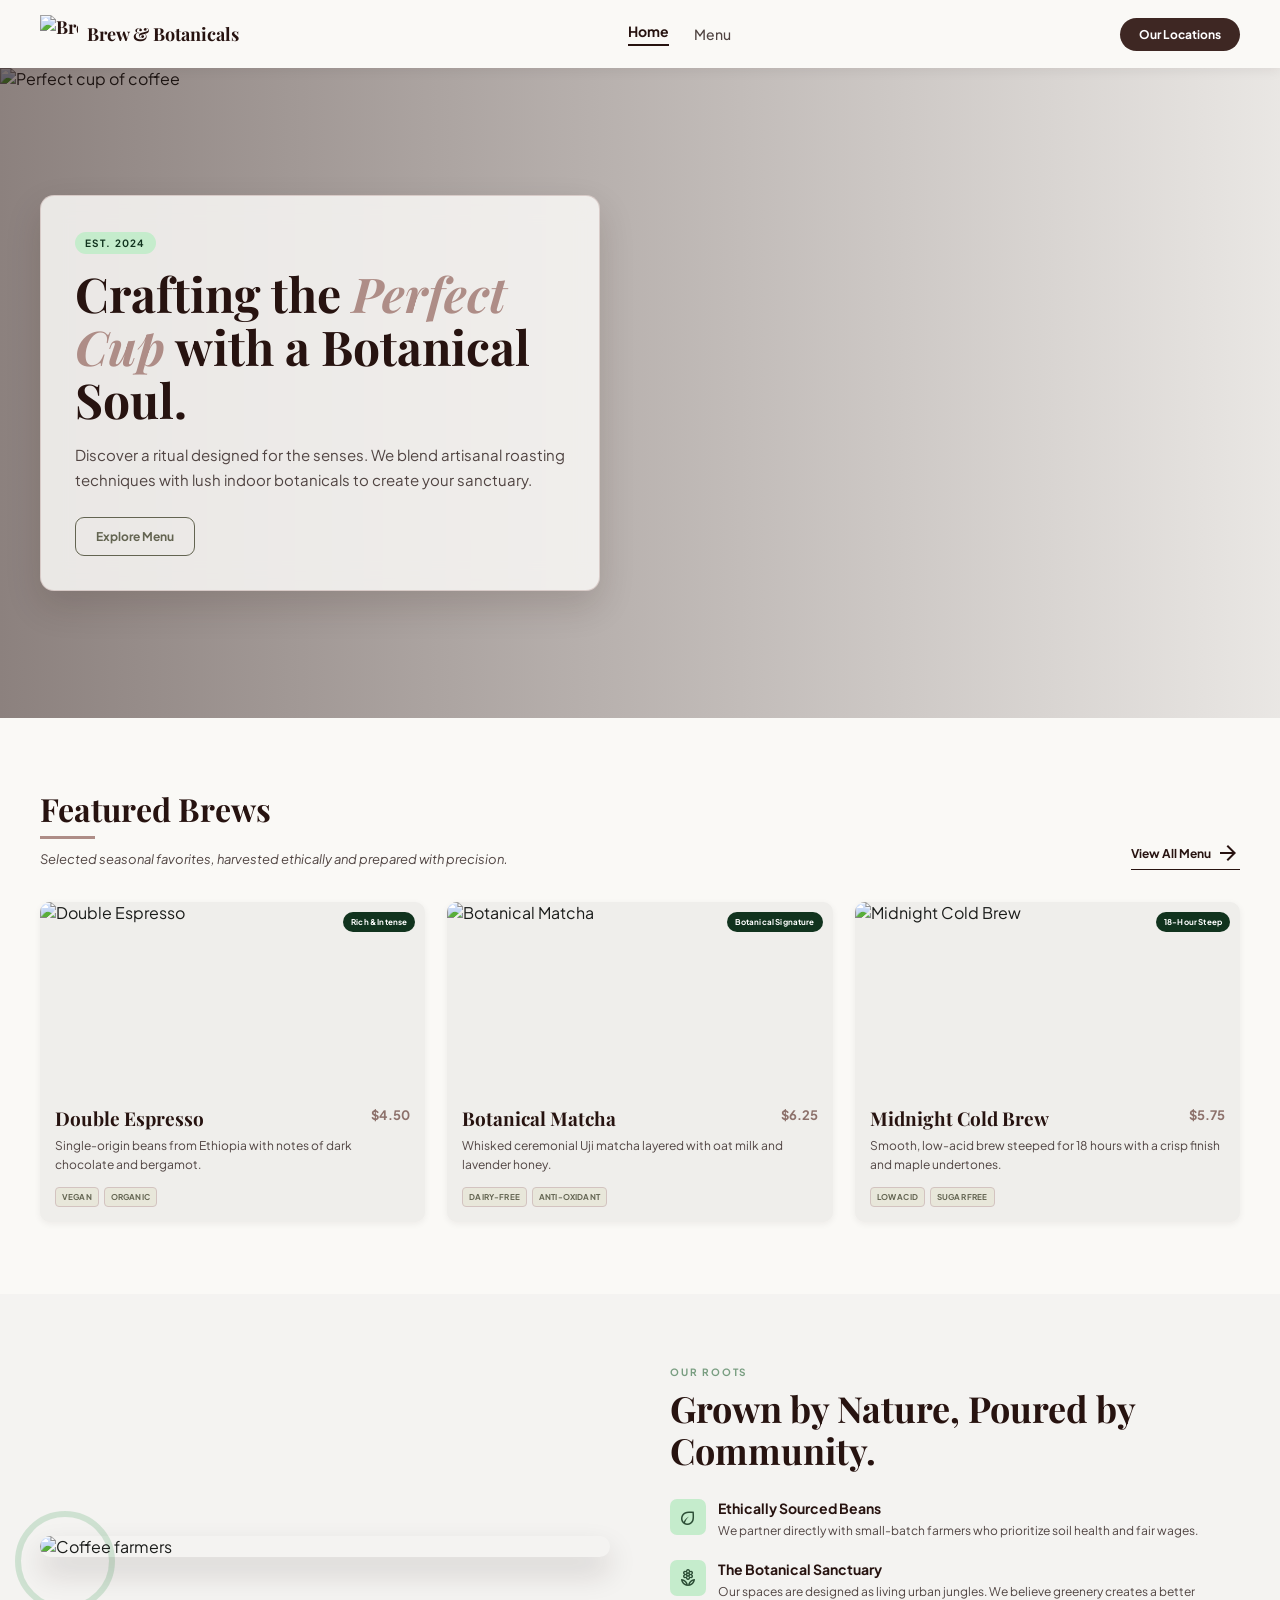
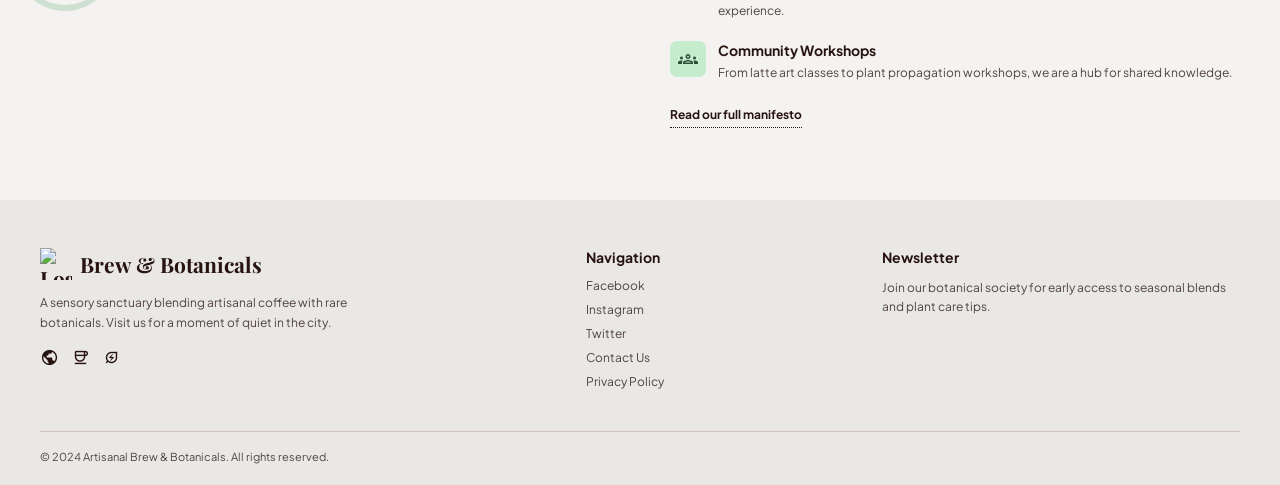
==== Home.html @ 4eecabe9 "Add files via upload" ====
<!DOCTYPE html>
<html lang="en">
<head>
    <meta charset="UTF-8">
    <meta name="viewport" content="width=device-width, initial-scale=1.0">

    <title>Brew & Botanicals | Crafting the Perfect Cup</title>

    <link rel="preconnect" href="https://fonts.googleapis.com">
    <link rel="preconnect" href="https://fonts.gstatic.com" crossorigin>

    <link href="https://fonts.googleapis.com/css2?family=Playfair+Display:wght@600;700&family=Plus+Jakarta+Sans:wght@400;500;600;700&display=swap" rel="stylesheet">

    <link href="https://fonts.googleapis.com/css2?family=Material+Symbols+Outlined:opsz,wght,FILL,GRAD@20..48,400,0,0" rel="stylesheet">

    <link rel="stylesheet" href="home-css.css">
</head>

<body>

<!-- ================= NAVBAR ================= -->

<nav class="navbar">

    <div class="nav-container">

        <a href="Home.html" class="brand">
            <img
                src="images/logo.png"
                alt="Brew & Botanicals Logo"
            >

            <span>Brew & Botanicals</span>
        </a>

        <div class="nav-links">

            <a href="Home.html" class="active">Home</a>
            <a href="menu.html">Menu</a>

        </div>

        <a href="Locations.html">
        <button class="nav-order-btn">
            Our Locations
        </button>
        </a>
        
        <button class="mobile-menu-btn" id="mobileMenuBtn">
            <span class="material-symbols-outlined">
                menu
            </span>
        </button>

    </div>

    <div class="mobile-menu" id="mobileMenu">

        <a href="menu.html">Menu</a>
        <a href="Locations.html">Locations</a>

    </div>

</nav>


<!-- ================= HERO ================= -->

<header class="hero">

    <div class="hero-image">

        <img
            src="images/home-sec.png"
            alt="Perfect cup of coffee"
        >

        <div class="hero-overlay"></div>

    </div>

    <div class="hero-container">

        <div class="hero-card">

            <span class="est-badge">
                EST. 2024
            </span>

            <h1>
                Crafting the
                <span>Perfect Cup</span>
                with a Botanical Soul.
            </h1>

            <p>
                Discover a ritual designed for the senses.
                We blend artisanal roasting techniques with
                lush indoor botanicals to create your sanctuary.
            </p>

            <div class="hero-buttons">

                <a href="menu.html">
                <button class="secondary-btn">
                    Explore Menu
                </button>
                </a>

            </div>

        </div>

    </div>

</header>


<!-- ================= FEATURED BREWS ================= -->

<section class="featured">

    <div class="section-header">

        <div>

            <h2>
                Featured Brews
            </h2>

            <div class="title-line"></div>

            <p>
                Selected seasonal favorites, harvested ethically
                and prepared with precision.
            </p>

        </div>

        <a href="menu.html" class="view-menu">
            View All Menu
            <span class="material-symbols-outlined">
                arrow_forward
            </span>
        </a>

    </div>


    <div class="products-grid">


        <!-- PRODUCT 1 -->

        <article class="product-card">

            <div class="product-image">

                <img
                    src="images/coffeHome1.jpg"
                    alt="Double Espresso"
                >

                <span class="product-badge">
                    Rich & Intense
                </span>

            </div>

            <div class="product-content">

                <div class="product-title">

                    <h3>
                        Double Espresso
                    </h3>

                    <span>
                        $4.50
                    </span>

                </div>

                <p>
                    Single-origin beans from Ethiopia with notes
                    of dark chocolate and bergamot.
                </p>

                <div class="tags">

                    <span>Vegan</span>
                    <span>Organic</span>

                </div>

            </div>

        </article>


        <!-- PRODUCT 2 -->

        <article class="product-card">

            <div class="product-image">

                <img
                    src="images/coffeHome2.jpg"
                    alt="Botanical Matcha"
                >

                <span class="product-badge">
                    Botanical Signature
                </span>

            </div>

            <div class="product-content">

                <div class="product-title">

                    <h3>
                        Botanical Matcha
                    </h3>

                    <span>
                        $6.25
                    </span>

                </div>

                <p>
                    Whisked ceremonial Uji matcha layered with
                    oat milk and lavender honey.
                </p>

                <div class="tags">

                    <span>Dairy-Free</span>
                    <span>Anti-Oxidant</span>

                </div>

            </div>

        </article>


        <!-- PRODUCT 3 -->

        <article class="product-card">

            <div class="product-image">

                <img
                    src="images/coffeHome3.jpg"
                    alt="Midnight Cold Brew"
                >

                <span class="product-badge">
                    18-Hour Steep
                </span>

            </div>

            <div class="product-content">

                <div class="product-title">

                    <h3>
                        Midnight Cold Brew
                    </h3>

                    <span>
                        $5.75
                    </span>

                </div>

                <p>
                    Smooth, low-acid brew steeped for 18 hours
                    with a crisp finish and maple undertones.
                </p>

                <div class="tags">

                    <span>Low Acid</span>
                    <span>Sugar Free</span>

                </div>

            </div>

        </article>

    </div>

</section>


<!-- ================= OUR STORY ================= -->

<section class="story">

    <div class="story-container">

        <div class="story-image-wrapper">

            <div class="story-image">

                <img
                    src="images/coffeHome4.jpg"
                    alt="Coffee farmers"
                >

            </div>

            <div class="decor-circle"></div>

        </div>


        <div class="story-content">

            <span class="story-label">
                OUR ROOTS
            </span>

            <h2>
                Grown by Nature,
                Poured by Community.
            </h2>


            <div class="story-items">


                <div class="story-item">

                    <span class="material-symbols-outlined story-icon">
                        eco
                    </span>

                    <div>

                        <h4>
                            Ethically Sourced Beans
                        </h4>

                        <p>
                            We partner directly with small-batch farmers
                            who prioritize soil health and fair wages.
                        </p>

                    </div>

                </div>


                <div class="story-item">

                    <span class="material-symbols-outlined story-icon">
                        local_florist
                    </span>

                    <div>

                        <h4>
                            The Botanical Sanctuary
                        </h4>

                        <p>
                            Our spaces are designed as living urban jungles.
                            We believe greenery creates a better experience.
                        </p>

                    </div>

                </div>


                <div class="story-item">

                    <span class="material-symbols-outlined story-icon">
                        groups
                    </span>

                    <div>

                        <h4>
                            Community Workshops
                        </h4>

                        <p>
                            From latte art classes to plant propagation
                            workshops, we are a hub for shared knowledge.
                        </p>

                    </div>

                </div>

            </div>

            <a href="#" class="manifesto">
                Read our full manifesto
            </a>

        </div>

    </div>

</section>


<!-- ================= FOOTER ================= -->

<footer class="footer">

    <div class="footer-container">


        <div class="footer-brand">

            <div class="footer-logo">

                <img
                    src="images/logo.png"
                    alt="Logo"
                >

                <span>
                    Brew & Botanicals
                </span>

            </div>

            <p>
                A sensory sanctuary blending artisanal coffee
                with rare botanicals. Visit us for a moment
                of quiet in the city.
            </p>

            <div class="social-icons">

                <span class="material-symbols-outlined">
                    public
                </span>

                <span class="material-symbols-outlined">
                    coffee
                </span>

                <span class="material-symbols-outlined">
                    energy_savings_leaf
                </span>

            </div>

        </div>


        <div class="footer-navigation">

            <h4>
                Navigation
            </h4>

            <a href="#">Facebook</a>
            <a href="#">Instagram</a>
            <a href="#">Twitter</a>
            <a href="#">Contact Us</a>
            <a href="#">Privacy Policy</a>

        </div>


        <div class="newsletter">

            <h4>
                Newsletter
            </h4>

            <p>
                Join our botanical society for early access
                to seasonal blends and plant care tips.
            </p>

            

        </div>

    </div>


    <div class="copyright">

        © 2024 Artisanal Brew & Botanicals.
        All rights reserved.

    </div>

</footer>


<script src="homejs.js"></script>

</body>
</html>
---- home-css.css ----
/* =====================================================
   RESET
===================================================== */

* {
    margin: 0;
    padding: 0;
    box-sizing: border-box;
}

html {
    scroll-behavior: smooth;
}

body {
    min-width: 320px;
    overflow-x: hidden;

    background:
        url("https://www.transparenttextures.com/patterns/p6.png"),
        #faf9f6;

    color: #1a1c1a;

    font-family:
        "Plus Jakarta Sans",
        sans-serif;
}

img {
    display: block;
    max-width: 100%;
}

button,
input {
    font-family: inherit;
}

button {
    cursor: pointer;
}

a {
    text-decoration: none;
}


/* =====================================================
   COLORS
===================================================== */

:root {

    --primary: #271310;
    --primary-container: #3e2723;

    --surface: #faf9f6;
    --surface-low: #f4f3f1;
    --surface-container: #efeeeb;
    --surface-high: #e9e8e5;

    --secondary-container: #e1e1c9;
    --secondary-text: #636451;

    --text: #1a1c1a;
    --muted: #504442;

    --outline: #d3c3c0;

    --green: #11331e;
    --green-light: #c5eccc;

    --max-width: 1200px;
}


/* =====================================================
   GLOBAL CONTAINER
===================================================== */

.nav-container,
.hero-container,
.featured,
.story-container,
.footer-container,
.copyright {
    width: min(
        calc(100% - 40px),
        var(--max-width)
    );

    margin-left: auto;
    margin-right: auto;
}


/* =====================================================
   NAVBAR
===================================================== */

.navbar {
    position: sticky;
    top: 0;
    z-index: 1000;

    background: rgba(250, 249, 246, 0.96);

    backdrop-filter: blur(12px);

    box-shadow:
        0 2px 12px rgba(39, 19, 16, 0.07);
}

.nav-container {
    min-height: 68px;

    display: flex;
    align-items: center;
    justify-content: space-between;

    gap: 20px;
}

.brand {
    display: flex;
    align-items: center;

    gap: 9px;

    color: var(--primary);

    font-family: "Playfair Display", serif;

    font-size: 18px;
    font-weight: 700;

    white-space: nowrap;
}

.brand img {
    width: 38px;
    height: 38px;

    object-fit: contain;
}

.nav-links {
    display: flex;
    align-items: center;

    gap: 25px;
}

.nav-links a {
    color: var(--muted);

    font-size: 14px;
    font-weight: 500;

    transition: 0.2s ease;
}

.nav-links a:hover {
    color: var(--primary);
}

.nav-links .active {
    color: var(--primary);

    font-weight: 700;

    border-bottom: 2px solid var(--primary);

    padding-bottom: 4px;
}

.nav-order-btn {
    border: 0;

    background: var(--primary-container);
    color: white;

    padding: 9px 19px;

    border-radius: 999px;

    font-size: 12px;
    font-weight: 700;

    transition: 0.2s ease;
}

.nav-order-btn:hover {
    transform: translateY(-1px);
}

.mobile-menu-btn {
    display: none;

    border: 0;

    background: transparent;
    color: var(--primary);
}

.mobile-menu {
    display: none;
}


/* =====================================================
   HERO
===================================================== */

.hero {
    position: relative;

    min-height: 650px;

    display: flex;
    align-items: center;

    overflow: hidden;
}

.hero-image {
    position: absolute;
    inset: 0;
}

.hero-image img {
    width: 100%;
    height: 100%;

    object-fit: cover;

    filter: brightness(0.82);
}

.hero-overlay {
    position: absolute;
    inset: 0;

    background:
        linear-gradient(
            90deg,
            rgba(39, 19, 16, 0.52),
            rgba(39, 19, 16, 0.08)
        );
}

.hero-container {
    position: relative;
    z-index: 2;
}

.hero-card {
    width: min(560px, 100%);

    padding: 34px;

    background: rgba(250, 249, 246, 0.86);

    backdrop-filter: blur(12px);

    border: 1px solid rgba(211, 195, 192, 0.8);

    border-radius: 14px;

    box-shadow:
        0 15px 35px rgba(39, 19, 16, 0.15);
}

.est-badge {
    display: inline-block;

    padding: 5px 10px;

    margin-bottom: 13px;

    border-radius: 999px;

    background: var(--green-light);

    color: var(--green);

    font-size: 10px;
    font-weight: 700;

    letter-spacing: 0.13em;
}

.hero-card h1 {
    color: var(--primary);

    font-family: "Playfair Display", serif;

    font-size: clamp(34px, 4vw, 48px);

    line-height: 1.1;

    margin-bottom: 16px;
}

.hero-card h1 span {
    color: #ae8d87;

    font-style: italic;
}

.hero-card p {
    max-width: 490px;

    color: var(--muted);

    font-size: 15px;

    line-height: 1.7;

    margin-bottom: 24px;
}

.hero-buttons {
    display: flex;
    flex-wrap: wrap;

    gap: 10px;
}

.primary-btn,
.secondary-btn {
    padding: 11px 20px;

    border-radius: 9px;

    font-size: 12px;
    font-weight: 700;

    transition: 0.2s ease;
}

.primary-btn {
    border: 0;

    background: var(--primary-container);
    color: white;
}

.secondary-btn {
    border: 1.5px solid var(--secondary-text);

    background: transparent;

    color: var(--secondary-text);
}

.primary-btn:hover {
    transform: translateY(-1px);
}

.secondary-btn:hover {
    background: var(--secondary-container);
}


/* =====================================================
   FEATURED
===================================================== */

.featured {
    padding-top: 72px;
    padding-bottom: 72px;
}

.section-header {
    display: flex;
    align-items: flex-end;
    justify-content: space-between;

    gap: 25px;

    margin-bottom: 32px;
}

.section-header h2 {
    color: var(--primary);

    font-family: "Playfair Display", serif;

    font-size: 32px;

    line-height: 1.2;

    margin-bottom: 8px;
}

.title-line {
    width: 55px;
    height: 3px;

    background: #ae8d87;

    margin-bottom: 10px;
}

.section-header p {
    max-width: 560px;

    color: var(--muted);

    font-size: 13px;

    line-height: 1.6;

    font-style: italic;
}

.view-menu {
    display: flex;
    align-items: center;

    gap: 5px;

    color: var(--primary);

    font-size: 12px;
    font-weight: 700;

    border-bottom: 1px solid var(--primary);

    padding-bottom: 4px;

    white-space: nowrap;
}


/* =====================================================
   PRODUCTS
===================================================== */

.products-grid {
    display: grid;

    grid-template-columns:
        repeat(3, minmax(0, 1fr));

    gap: 22px;
}

.product-card {
    overflow: hidden;

    background: var(--surface-container);

    border-radius: 10px;

    box-shadow:
        0 2px 7px rgba(39, 19, 16, 0.06);

    transition:
        transform 0.25s ease,
        box-shadow 0.25s ease;
}

.product-card:hover {
    transform: translateY(-5px);

    box-shadow:
        0 12px 25px rgba(39, 19, 16, 0.13);
}


/* IMAGE SMALLER */

.product-image {
    position: relative;

    height: 190px;

    overflow: hidden;
}

.product-image img {
    width: 100%;
    height: 100%;

    object-fit: cover;

    transition: transform 0.5s ease;
}

.product-card:hover .product-image img {
    transform: scale(1.04);
}

.product-badge {
    position: absolute;

    top: 10px;
    right: 10px;

    padding: 5px 8px;

    border-radius: 999px;

    background: var(--green);

    color: white;

    font-size: 8px;
    font-weight: 700;

    letter-spacing: 0.02em;
}


/* CARD CONTENT SMALLER */

.product-content {
    padding: 15px;
}

.product-title {
    display: flex;

    justify-content: space-between;
    align-items: flex-start;

    gap: 10px;

    margin-bottom: 7px;
}

.product-title h3 {
    color: var(--primary);

    font-family: "Playfair Display", serif;

    font-size: 19px;

    line-height: 1.2;
}

.product-title span {
    color: #8d716b;

    font-size: 13px;

    font-weight: 700;

    white-space: nowrap;
}

.product-content p {
    color: var(--muted);

    font-size: 12px;

    line-height: 1.55;

    margin-bottom: 13px;
}

.tags {
    display: flex;
    flex-wrap: wrap;

    gap: 5px;
}

.tags span {
    padding: 4px 6px;

    border: 1px solid var(--outline);

    border-radius: 4px;

    background: rgba(225, 225, 201, 0.5);

    color: var(--secondary-text);

    font-size: 8px;

    font-weight: 700;

    text-transform: uppercase;

    letter-spacing: 0.02em;
}


/* =====================================================
   STORY
===================================================== */

.story {
    background: var(--surface-low);

    padding: 72px 0;

    overflow: hidden;
}

.story-container {
    display: grid;

    grid-template-columns:
        minmax(0, 1fr)
        minmax(0, 1fr);

    align-items: center;

    gap: 60px;
}

.story-image-wrapper {
    position: relative;
}

.story-image {
    position: relative;
    z-index: 2;

    overflow: hidden;

    border-radius: 14px;

    box-shadow:
        0 15px 30px rgba(39, 19, 16, 0.16);
}

.story-image img {
    width: 100%;

    max-height: 430px;

    object-fit: cover;
}

.decor-circle {
    position: absolute;

    width: 100px;
    height: 100px;

    top: -25px;
    left: -25px;

    border: 6px solid #aad0b1;

    border-radius: 50%;

    opacity: 0.5;
}

.story-content {
    min-width: 0;
}

.story-label {
    display: block;

    color: #789d80;

    font-size: 10px;
    font-weight: 700;

    letter-spacing: 0.18em;

    margin-bottom: 10px;
}

.story-content > h2 {
    color: var(--primary);

    font-family: "Playfair Display", serif;

    font-size: 36px;

    line-height: 1.15;

    margin-bottom: 28px;
}

.story-items {
    display: flex;
    flex-direction: column;

    gap: 20px;
}

.story-item {
    display: flex;

    align-items: flex-start;

    gap: 12px;
}

.story-icon {
    flex-shrink: 0;

    padding: 8px;

    border-radius: 7px;

    background: var(--green-light);

    color: #2c4e36;

    font-size: 20px;
}

.story-item h4 {
    color: var(--primary);

    font-size: 14px;

    margin-bottom: 4px;
}

.story-item p {
    color: var(--muted);

    font-size: 12px;

    line-height: 1.6;
}

.manifesto {
    display: inline-block;

    margin-top: 25px;

    padding-bottom: 5px;

    border-bottom: 1px dotted var(--primary);

    color: var(--primary);

    font-size: 12px;

    font-weight: 700;
}


/* =====================================================
   FOOTER
===================================================== */

.footer {
    background: var(--surface-high);
}

.footer-container {
    display: grid;

    grid-template-columns:
        1.4fr
        0.7fr
        1fr;

    gap: 45px;

    padding-top: 48px;
    padding-bottom: 42px;
}

.footer-logo {
    display: flex;
    align-items: center;

    gap: 8px;

    color: var(--primary);

    font-family: "Playfair Display", serif;

    font-size: 21px;
    font-weight: 700;

    margin-bottom: 13px;
}

.footer-logo img {
    width: 32px;
    height: 32px;

    object-fit: contain;
}

.footer-brand p {
    max-width: 330px;

    color: var(--muted);

    font-size: 12px;

    line-height: 1.7;
}

.social-icons {
    display: flex;

    gap: 12px;

    margin-top: 15px;

    color: var(--primary);
}

.social-icons span {
    font-size: 19px;

    cursor: pointer;
}

.footer-navigation,
.newsletter {
    display: flex;

    flex-direction: column;

    gap: 9px;
}

.footer h4 {
    color: var(--primary);

    font-size: 14px;

    margin-bottom: 3px;
}

.footer-navigation a {
    color: var(--muted);

    font-size: 12px;

    transition: 0.2s ease;
}

.footer-navigation a:hover {
    color: var(--primary);
}

.newsletter p {
    color: var(--muted);

    font-size: 12px;

    line-height: 1.6;
}

.newsletter form {
    display: flex;

    align-items: center;

    border-bottom: 2px solid var(--primary);

    margin-top: 5px;
}

.newsletter input {
    width: 100%;

    border: 0;
    outline: 0;

    background: transparent;

    padding: 8px 0;

    color: var(--primary);

    font-size: 12px;
}

.newsletter button {
    border: 0;

    background: transparent;

    color: var(--primary);
}

.newsletter button span {
    font-size: 18px;
}

.copyright {
    padding-top: 18px;
    padding-bottom: 22px;

    border-top: 1px solid var(--outline);

    color: var(--muted);

    font-size: 11px;
}


/* =====================================================
   TABLET
===================================================== */

@media (max-width: 900px) {

    .nav-links {
        gap: 16px;
    }

    .nav-links a {
        font-size: 12px;
    }

    .hero {
        min-height: 570px;
    }

    .hero-card {
        width: min(500px, 100%);

        padding: 28px;
    }

    .products-grid {
        grid-template-columns:
            repeat(2, minmax(0, 1fr));

        gap: 18px;
    }

    .product-image {
        height: 170px;
    }

    .story-container {
        gap: 35px;
    }

    .story-content > h2 {
        font-size: 31px;
    }

    .footer-container {
        grid-template-columns:
            1fr 1fr;
    }

    .newsletter {
        grid-column: 1 / -1;

        max-width: 500px;
    }
}


/* =====================================================
   MOBILE
===================================================== */

@media (max-width: 700px) {

    .nav-container,
    .hero-container,
    .featured,
    .story-container,
    .footer-container,
    .copyright {
        width: min(
            calc(100% - 28px),
            var(--max-width)
        );
    }


    /* NAV */

    .nav-container {
        min-height: 60px;
    }

    .brand {
        font-size: 16px;
    }

    .brand img {
        width: 34px;
        height: 34px;
    }

    .nav-links,
    .nav-order-btn {
        display: none;
    }

    .mobile-menu-btn {
        display: block;
    }

    .mobile-menu {
        display: none;

        padding: 8px 14px 15px;

        background: var(--surface);
    }

    .mobile-menu.open {
        display: flex;

        flex-direction: column;

        gap: 12px;
    }

    .mobile-menu a {
        color: var(--primary);

        font-size: 13px;
        font-weight: 600;

        padding: 8px;
    }


    /* HERO */

    .hero {
        min-height: 570px;
    }

    .hero-overlay {
        background:
            linear-gradient(
                180deg,
                rgba(39, 19, 16, 0.2),
                rgba(39, 19, 16, 0.65)
            );
    }

    .hero-container {
        display: flex;

        align-items: flex-end;

        padding-bottom: 28px;
    }

    .hero-card {
        padding: 22px;

        border-radius: 12px;
    }

    .hero-card h1 {
        font-size: 32px;

        line-height: 1.1;

        margin-bottom: 12px;
    }

    .hero-card p {
        font-size: 13px;

        line-height: 1.55;

        margin-bottom: 18px;
    }

    .primary-btn,
    .secondary-btn {
        padding: 10px 15px;

        font-size: 11px;
    }


    /* FEATURED */

    .featured {
        padding-top: 48px;
        padding-bottom: 48px;
    }

    .section-header {
        flex-direction: column;

        align-items: flex-start;

        margin-bottom: 25px;
    }

    .section-header h2 {
        font-size: 28px;
    }

    .section-header p {
        font-size: 12px;
    }

    .products-grid {
        grid-template-columns: 1fr;

        gap: 16px;
    }

    .product-card {
        max-width: 430px;

        width: 100%;

        margin-left: auto;
        margin-right: auto;
    }

    .product-image {
        height: 165px;
    }

    .product-content {
        padding: 13px;
    }

    .product-title h3 {
        font-size: 18px;
    }

    .product-title span {
        font-size: 12px;
    }

    .product-content p {
        font-size: 11px;
    }


    /* STORY */

    .story {
        padding: 50px 0;
    }

    .story-container {
        grid-template-columns: 1fr;

        gap: 35px;
    }

    .story-image-wrapper {
        order: 1;
    }

    .story-content {
        order: 2;
    }

    .story-image img {
        max-height: 300px;
    }

    .story-content > h2 {
        font-size: 29px;

        margin-bottom: 22px;
    }


    /* FOOTER */

    .footer-container {
        grid-template-columns: 1fr;

        gap: 28px;

        padding-top: 38px;
        padding-bottom: 32px;
    }

    .newsletter {
        grid-column: auto;
    }

}


/* =====================================================
   SMALL MOBILE
===================================================== */

@media (max-width: 400px) {

    .brand span {
        font-size: 14px;
    }

    .hero {
        min-height: 540px;
    }

    .hero-card {
        padding: 18px;
    }

    .hero-card h1 {
        font-size: 28px;
    }

    .hero-card p {
        font-size: 12px;
    }

    .hero-buttons {
        flex-direction: column;
    }

    .primary-btn,
    .secondary-btn {
        width: 100%;
    }

    .product-image {
        height: 150px;
    }

    .product-title h3 {
        font-size: 17px;
    }

    .story-content > h2 {
        font-size: 26px;
    }

}


/* =====================================================
   REDUCED MOTION
===================================================== */

@media (prefers-reduced-motion: reduce) {

    *,
    *::before,
    *::after {
        scroll-behavior: auto !important;

        transition: none !important;
    }

} 

.reveal {
    opacity: 0;
    transform: translateY(20px);

    transition:
        opacity 0.7s ease,
        transform 0.7s ease;
}

.reveal.visible {
    opacity: 1;
    transform: translateY(0);
}
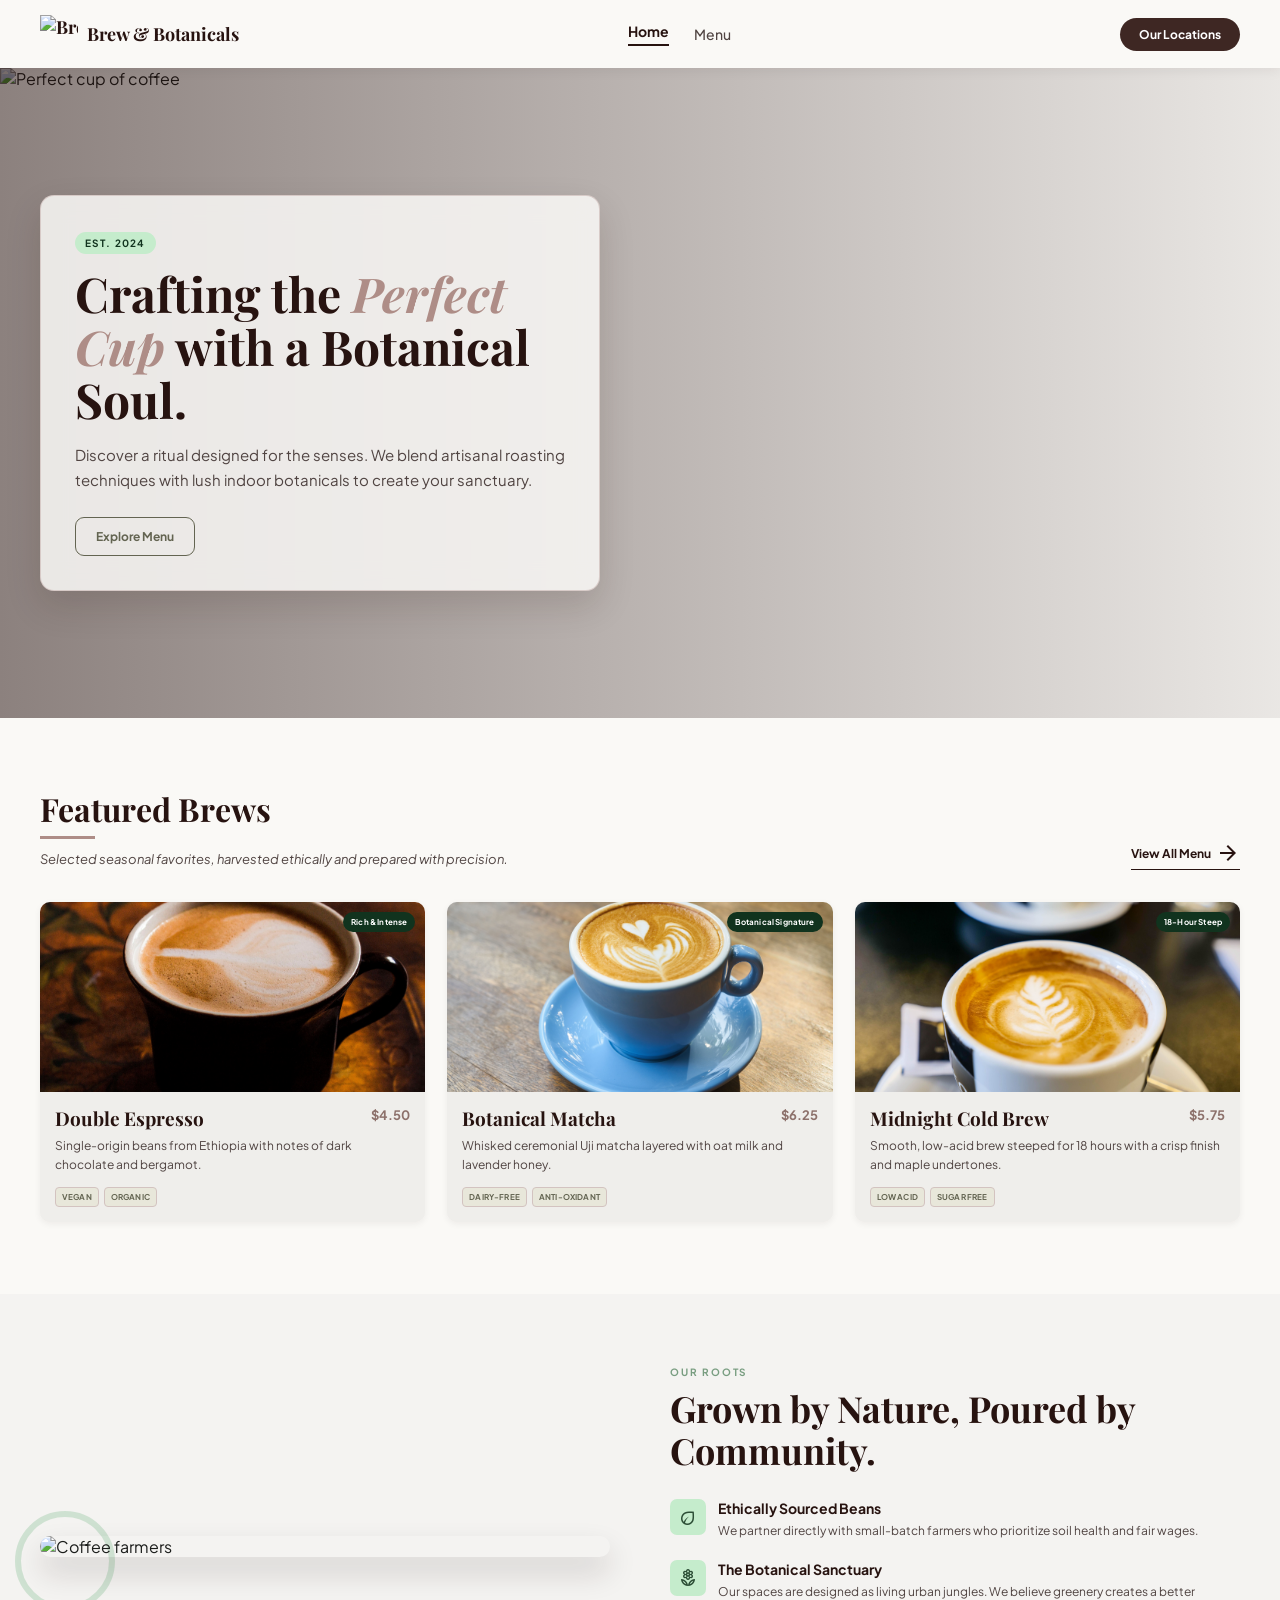
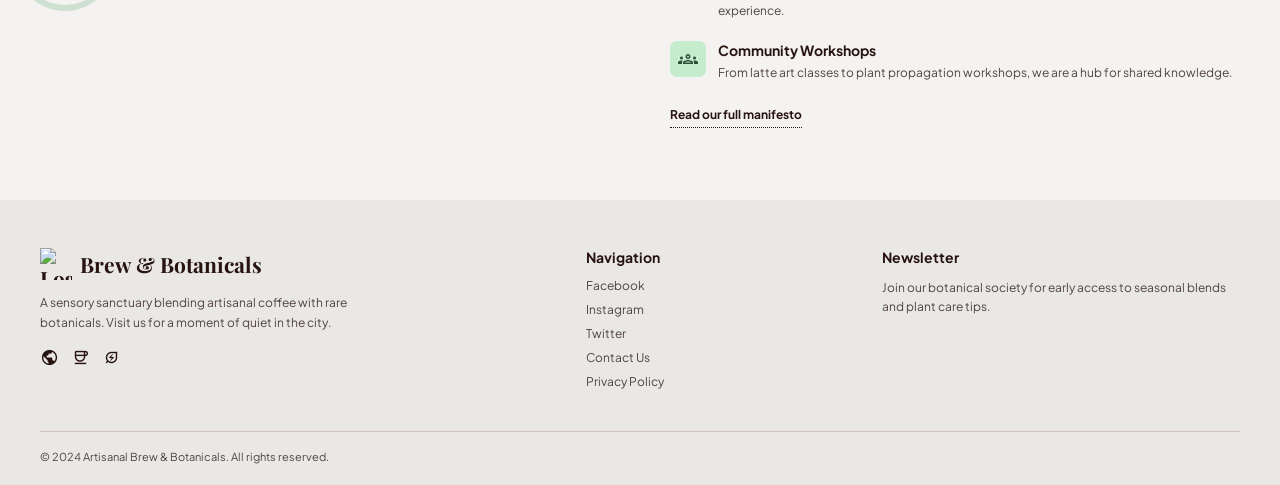
==== commit 588a0169: "Update Home.html" ====
--- a/Home.html
+++ b/Home.html
@@ -157,7 +157,7 @@
             <div class="product-image">
 
                 <img
-                    src="images/coffeHome1.jpg"
+                    src="coffeHome1.jpg"
                     alt="Double Espresso"
                 >
 
@@ -205,7 +205,7 @@
             <div class="product-image">
 
                 <img
-                    src="images/coffeHome2.jpg"
+                    src="coffeHome2.jpg"
                     alt="Botanical Matcha"
                 >
 
@@ -253,7 +253,7 @@
             <div class="product-image">
 
                 <img
-                    src="images/coffeHome3.jpg"
+                    src="coffeHome3.jpg"
                     alt="Midnight Cold Brew"
                 >
 
@@ -506,4 +506,4 @@
 <script src="homejs.js"></script>
 
 </body>
-</html>+</html>
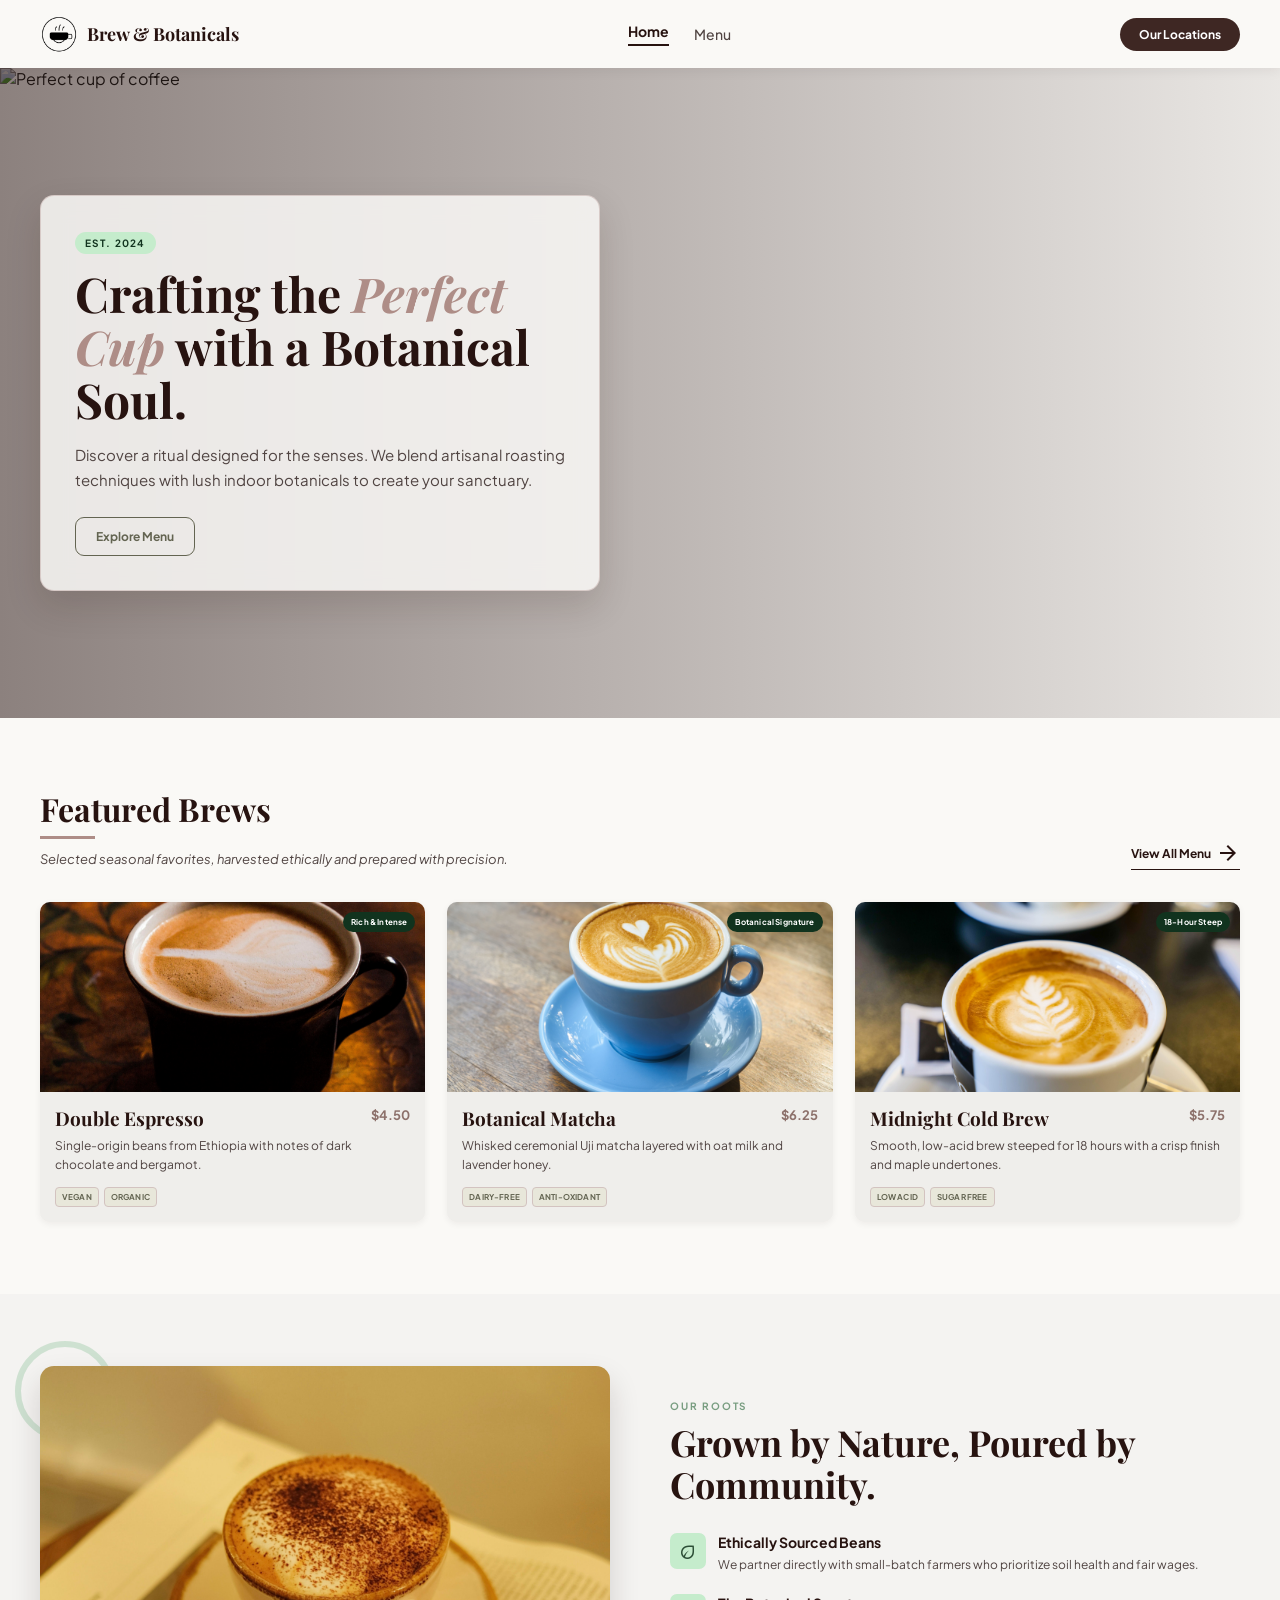
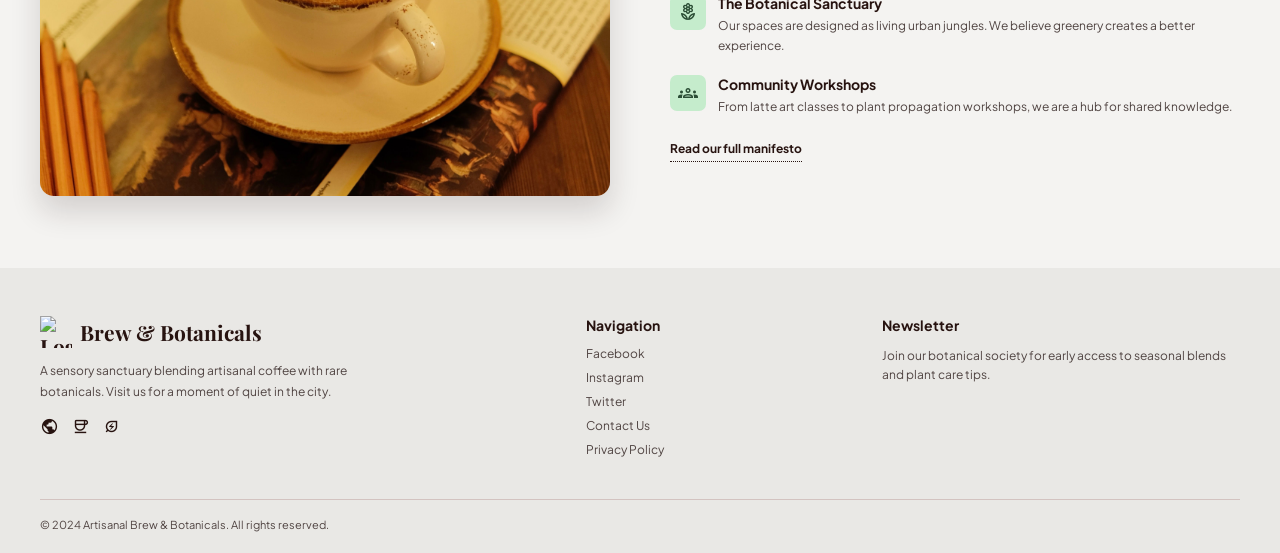
==== commit c19e10da: "Update Home.html" ====
--- a/Home.html
+++ b/Home.html
@@ -26,7 +26,7 @@
 
         <a href="Home.html" class="brand">
             <img
-                src="images/logo.png"
+                src="logo.png"
                 alt="Brew & Botanicals Logo"
             >
 
@@ -309,7 +309,7 @@
             <div class="story-image">
 
                 <img
-                    src="images/coffeHome4.jpg"
+                    src="coffeHome4.jpg"
                     alt="Coffee farmers"
                 >
 
